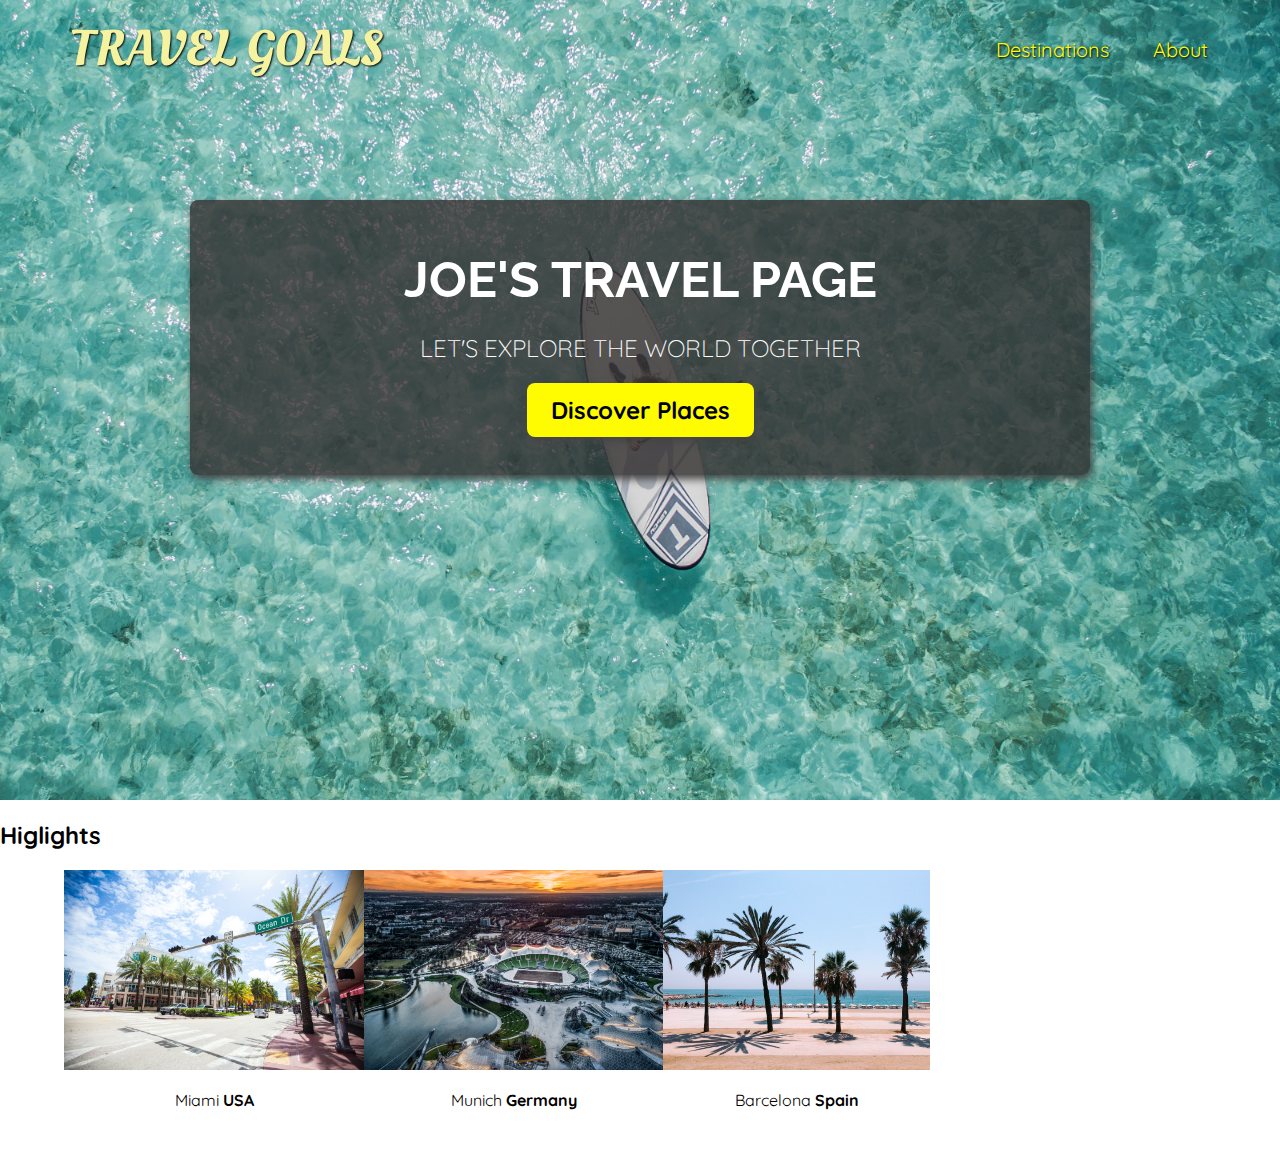
==== index.html @ bfb3d911 "first commit" ====
<!DOCTYPE html>
<html lang="en">
<head>
    <meta charset="UTF-8">
    <link
        href="https://fonts.googleapis.com/css2?family=Raleway:wght@700&family=Oleo+Script:wght@700&family=Quicksand:wght@300;500;700&display=swap"
        rel="stylesheet"
    />
    <link rel="stylesheet" href="shared.css">
    <link rel="stylesheet" href="styles.css">
    <title>Travel Goals</title>
</head>
<body>
    <header>
        <div id="page-logo">
            <a href="/index.html">Travel Goals</a>
        </div>        
        <nav>
            <ul>
                <li><a href="/places.html">Destinations</a></li>
                <li><a href="/about.html">About</a></li>
            </ul>
        </nav>
    </header>
    <main>
        <section id="hero">
            <div id="hero-content">
                <h1>Joe's Travel Page</h1>
                <p>Let's explore the world together</p>
                <a href="/places.html">Discover Places</a>
            </div>            
        </section>
        <section id="highLights">
            <h2>Higlights</h2>
            <ul id="destinations">
                <li class="destination">
                    <img src="/images/places/miami.jpg" alt="Miami streets on sunny day">
                    <p>Miami <strong>USA</strong></p>
                </li>
                <li class="destination">
                    <img src="/images/places/munich.jpg" alt="Munich stadium in winter">
                    <p>Munich <strong>Germany</strong></p>
                </li>
                <li class="destination">
                    <img src="/images/places/barcelona.jpg" alt="Palm beach in Barcelona">
                    <p>Barcelona <strong>Spain</strong></p>
                </li>
            </ul>
        </section>
    </main>
    <footer></footer>
</body>
</html>
---- shared.css ----
body {
    font-family: "Quicksand", sans-serif;
    margin: 0;
}

ul {
    list-style: none;
    margin: 0;
    padding: 0;
}

header {
    display: flex;
    align-items: center;
    justify-content: space-between;
    padding: 15px 60px;
    position: absolute;
    top: 0;
    left: 0;
    width: 100%;
    box-sizing: border-box;
}

#page-logo a {
    padding: 10px;
    font-family: "Oleo Script", sans-serif;
    color: rgb(245,243,160);
    font-size: 50px;
    text-decoration: none;
    text-transform: uppercase;
    text-shadow: 1px 1px 2px rgb(0,0,0);
}

header ul {
    display: flex;
    justify-content: flex-end;
}

header li {
    margin-left: 20px;
}

header a {
    color: rgb(255,251,0);
    text-decoration: none;
    font-size: 20px;
    padding: 12px;
    text-shadow: 1px 1px 2px rgba(0,0,0,2);
    border-radius: 6px;
}

header a:hover {
    color: rgb(77,77,77);
    background-color: rgb(255,251,0);
}
---- styles.css ----
#hero {
    height: 800px;
    background-image: url("/images/places/ocean.jpg");
    background-position: center;
    background-size: cover;
}

#hero-content {
    width: 900px;
    background-color: rgba(51,47,47,0.8);
    box-shadow: 2px 4px 8px rgb(68,67,67);
    border-radius: 8px;
    text-align: center;
    padding: 50px 0px;
    margin: 0 auto;
    position: relative;
    top: 200px;
}

#hero-content h1 {
    color: white;
    text-transform: uppercase;
    font-size: 50px;
    font-family: "Raleway", sans-serif;
    margin: 0;
}

#hero-content p {
    color: white;
    text-transform: uppercase;
    font-size: 24px;
    font-weight: 300;
    margin-bottom: 32px;
}

#hero-content a {
    text-decoration: none;
    background-color: rgb(255,251,0);
    padding: 12px 24px;
    color: black;
    font-size: 24px;
    font-weight: bold;
    border-radius: 8px;
    box-shadow: 2px 4px 8px rgb(68,67,67);
}

#hero-content a:hover {
    background-color: rgb(255,238,0);
}

#destinations {
    display: flex;
    width: 90%;
    margin: auto;
    margin-bottom: 40px;
}

.destination img {
    height: 200px;
    width: 100%;
}

.destination p {
    text-align: center;
}
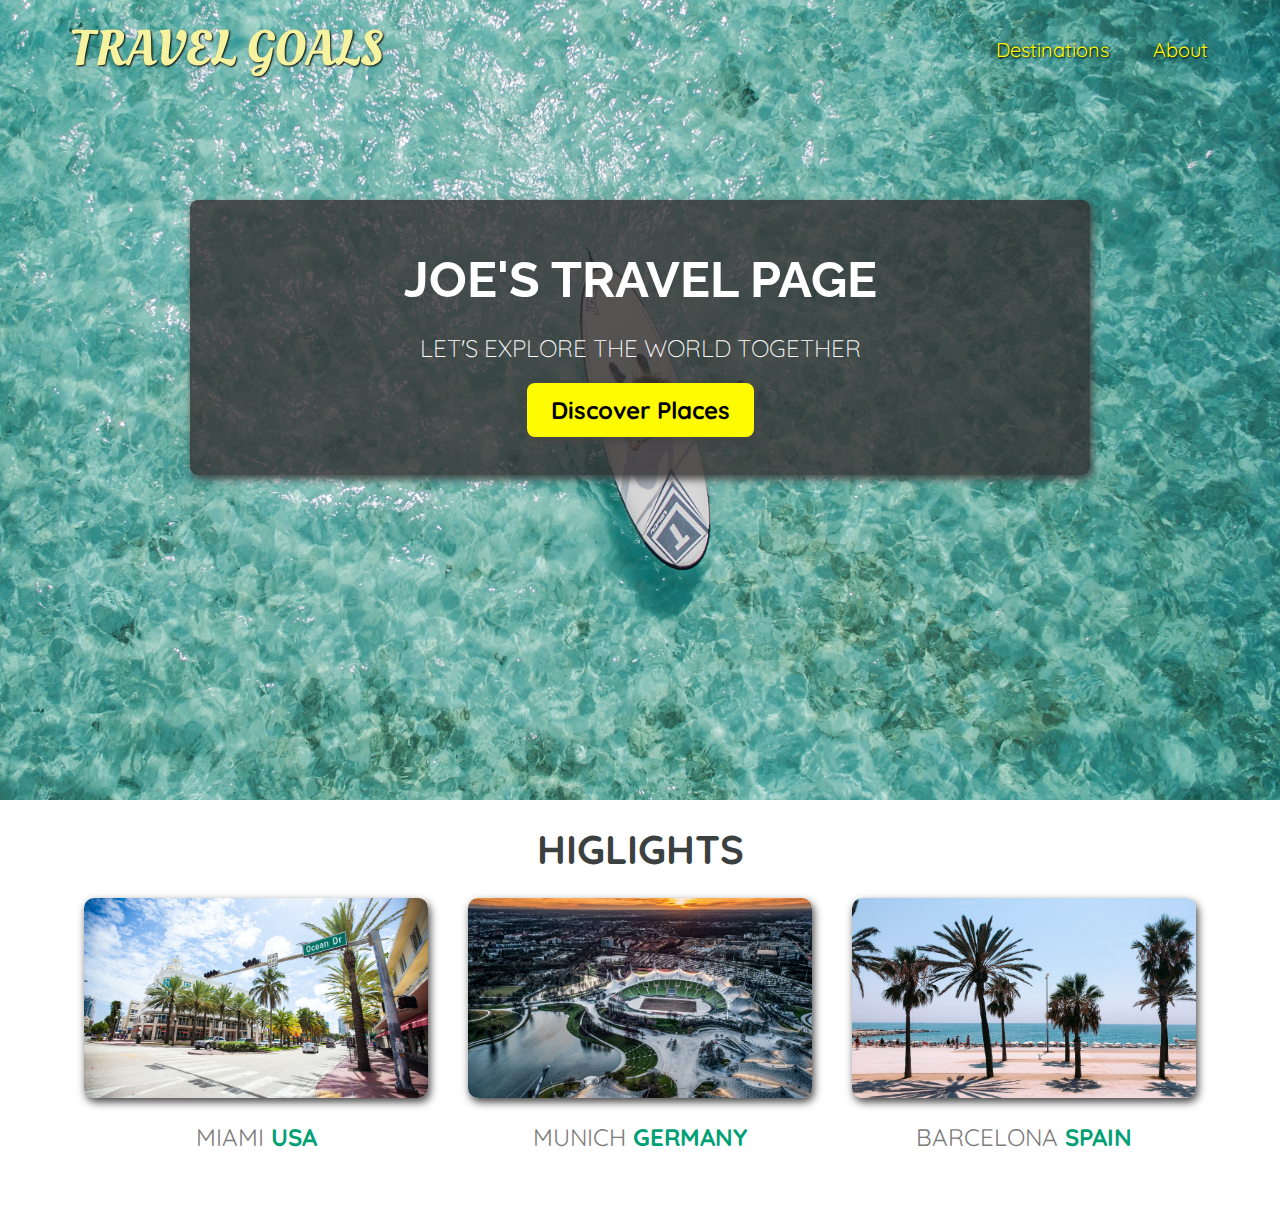
==== commit 93197f33: "updated section" ====
--- a/index.html
+++ b/index.html
@@ -30,7 +30,7 @@
                 <a href="/places.html">Discover Places</a>
             </div>            
         </section>
-        <section id="highLights">
+        <section id="highlights">
             <h2>Higlights</h2>
             <ul id="destinations">
                 <li class="destination">
--- a/styles.css
+++ b/styles.css
@@ -48,18 +48,43 @@
     background-color: rgb(255,238,0);
 }
 
+#highlights h2 {
+    text-transform: uppercase;
+    text-align: center;
+    font-size: 40px;
+    color: rgb(59,65,64);
+    margin: 24px 0;
+}
+
 #destinations {
     display: flex;
+    justify-content: center;
     width: 90%;
     margin: auto;
     margin-bottom: 40px;
 }
 
+.destination {
+    width: 100%;
+    margin: 0 20px;
+    text-transform: uppercase;
+}
+
 .destination img {
     height: 200px;
     width: 100%;
+    box-shadow: 2px 4px 8px rgb(68,67,67);
+    border-radius: 10px;
+    object-fit: cover;
 }
 
 .destination p {
     text-align: center;
+    font-size: 24px;
+    color: rgb(124,123,123);
+    margin: 20px 0;
+}
+
+.destination strong {
+    color: rgb(0,160,117);
 }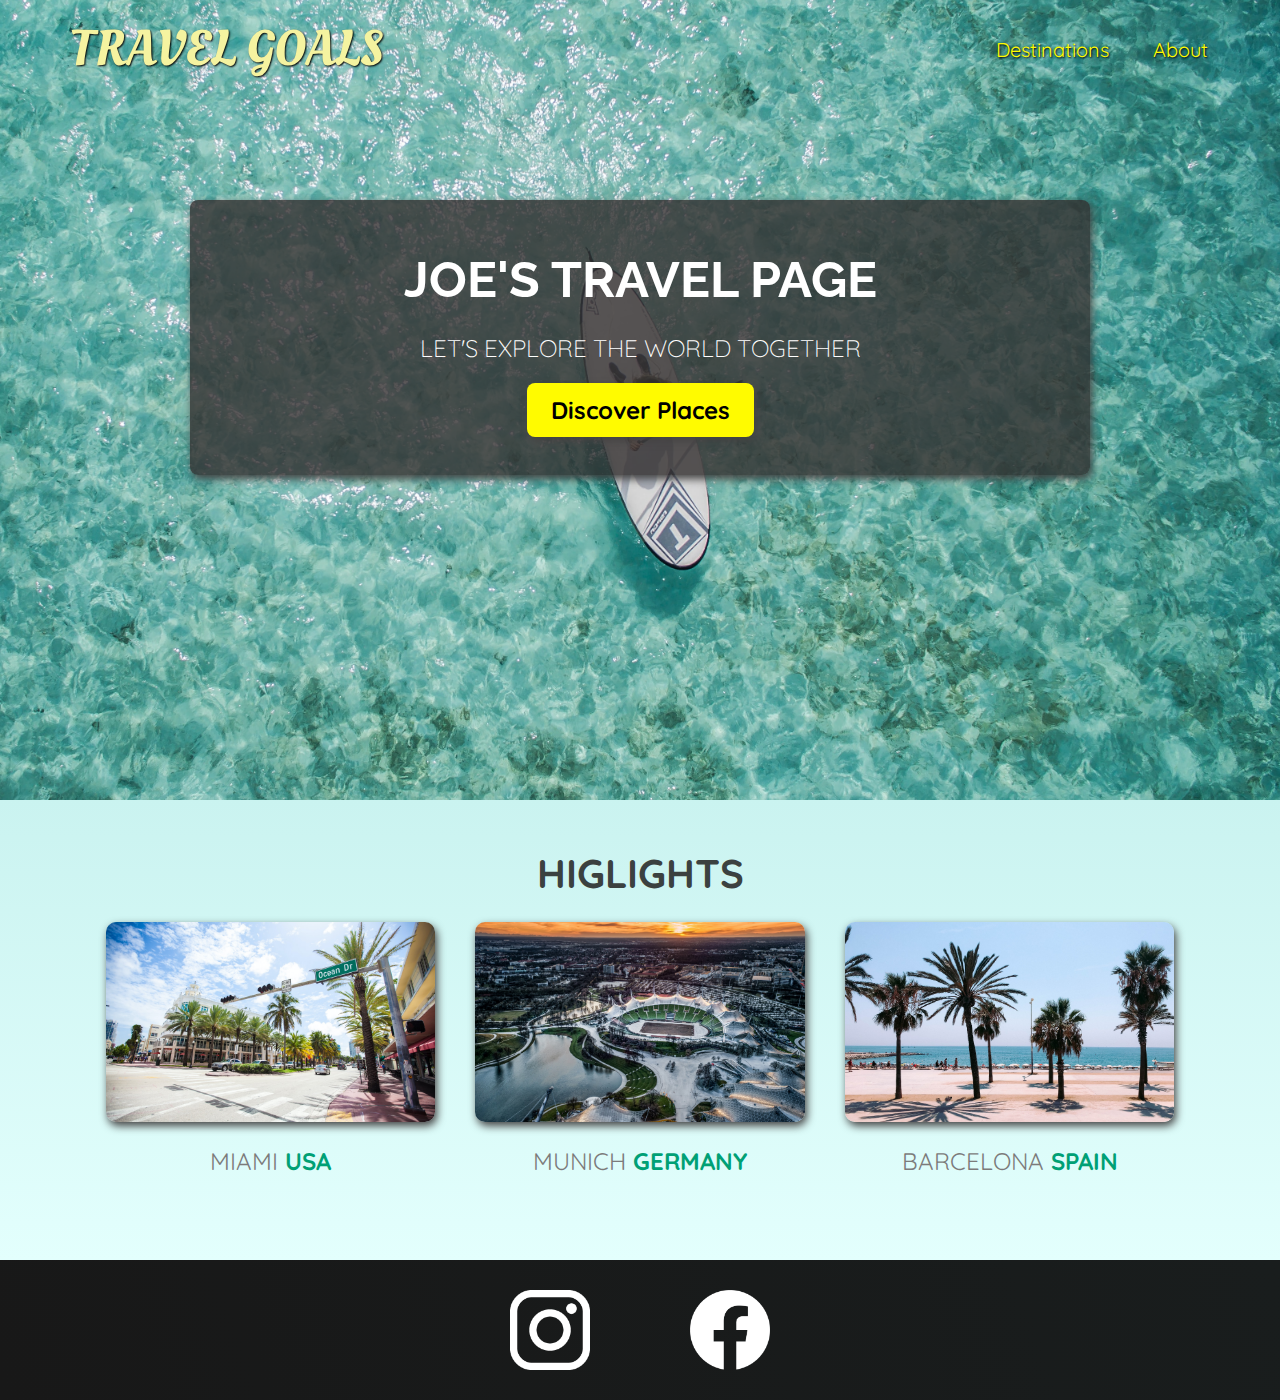
==== commit e64565b7: "end of 8.14" ====
--- a/index.html
+++ b/index.html
@@ -48,6 +48,19 @@
             </ul>
         </section>
     </main>
-    <footer></footer>
+    <footer>
+        <ul>
+            <li>
+                <a href="https://www.instagram.com">
+                    <img src="/images/icons/insta.png" alt="Instagram Logo">
+                </a>
+            </li>
+            <li>
+                <a href="https://www.facebook.com">
+                    <img src="/images/icons/facebook.png" alt="Facebook Logo">
+                </a>
+            </li>
+        </ul>
+    </footer>
 </body>
 </html>--- a/shared.css
+++ b/shared.css
@@ -52,4 +52,24 @@
 header a:hover {
     color: rgb(77,77,77);
     background-color: rgb(255,251,0);
+}
+
+footer {
+    background: linear-gradient(70deg, rgb(24,24,24), rgb(25,29,29));
+    padding: 30px;
+}
+
+footer ul {
+    display: flex;
+    justify-content: center;
+}
+
+footer li {
+    width: 80px;
+    height: 80px;
+    margin: 0 50px;
+}
+
+footer img {
+    width: 100%;
 }--- a/styles.css
+++ b/styles.css
@@ -48,6 +48,11 @@
     background-color: rgb(255,238,0);
 }
 
+#highlights {
+    padding: 24px;
+    background: linear-gradient(0deg, rgb(227,255,253), rgb(202,243,240));
+}
+
 #highlights h2 {
     text-transform: uppercase;
     text-align: center;
